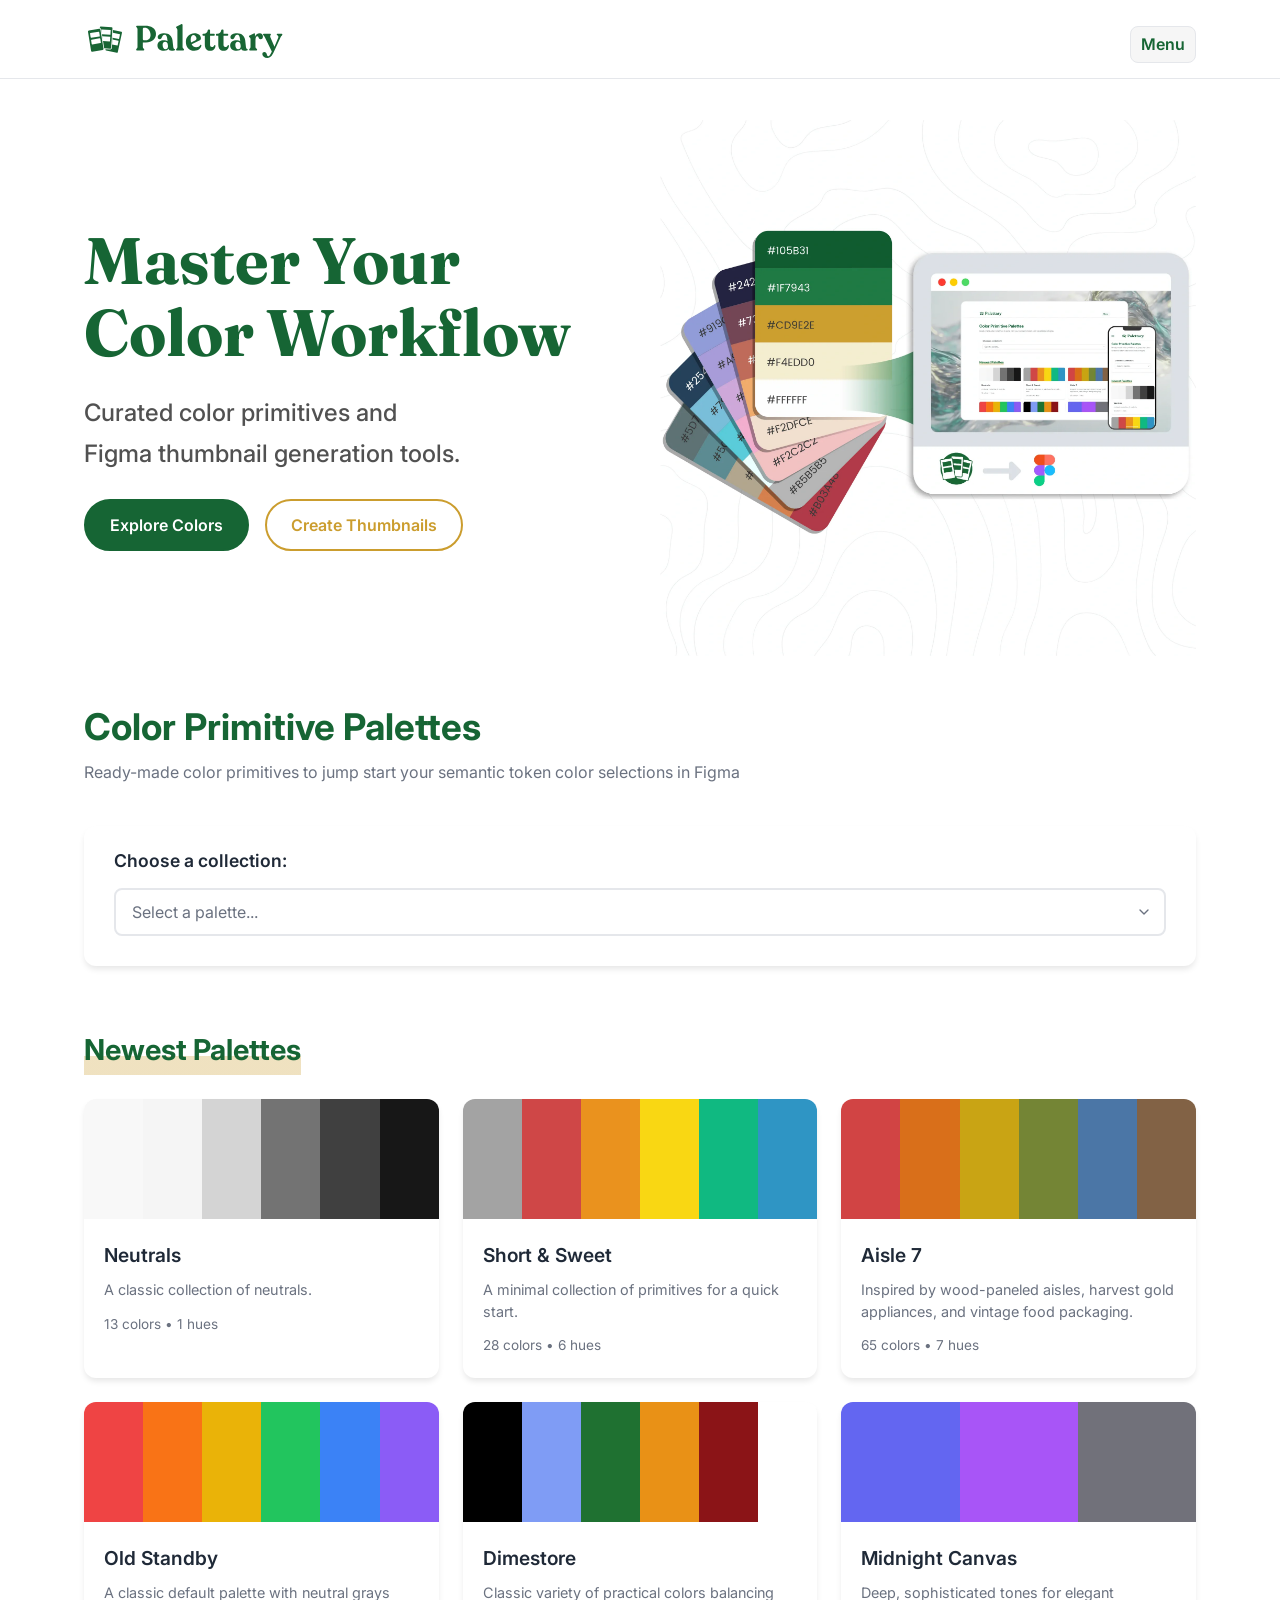
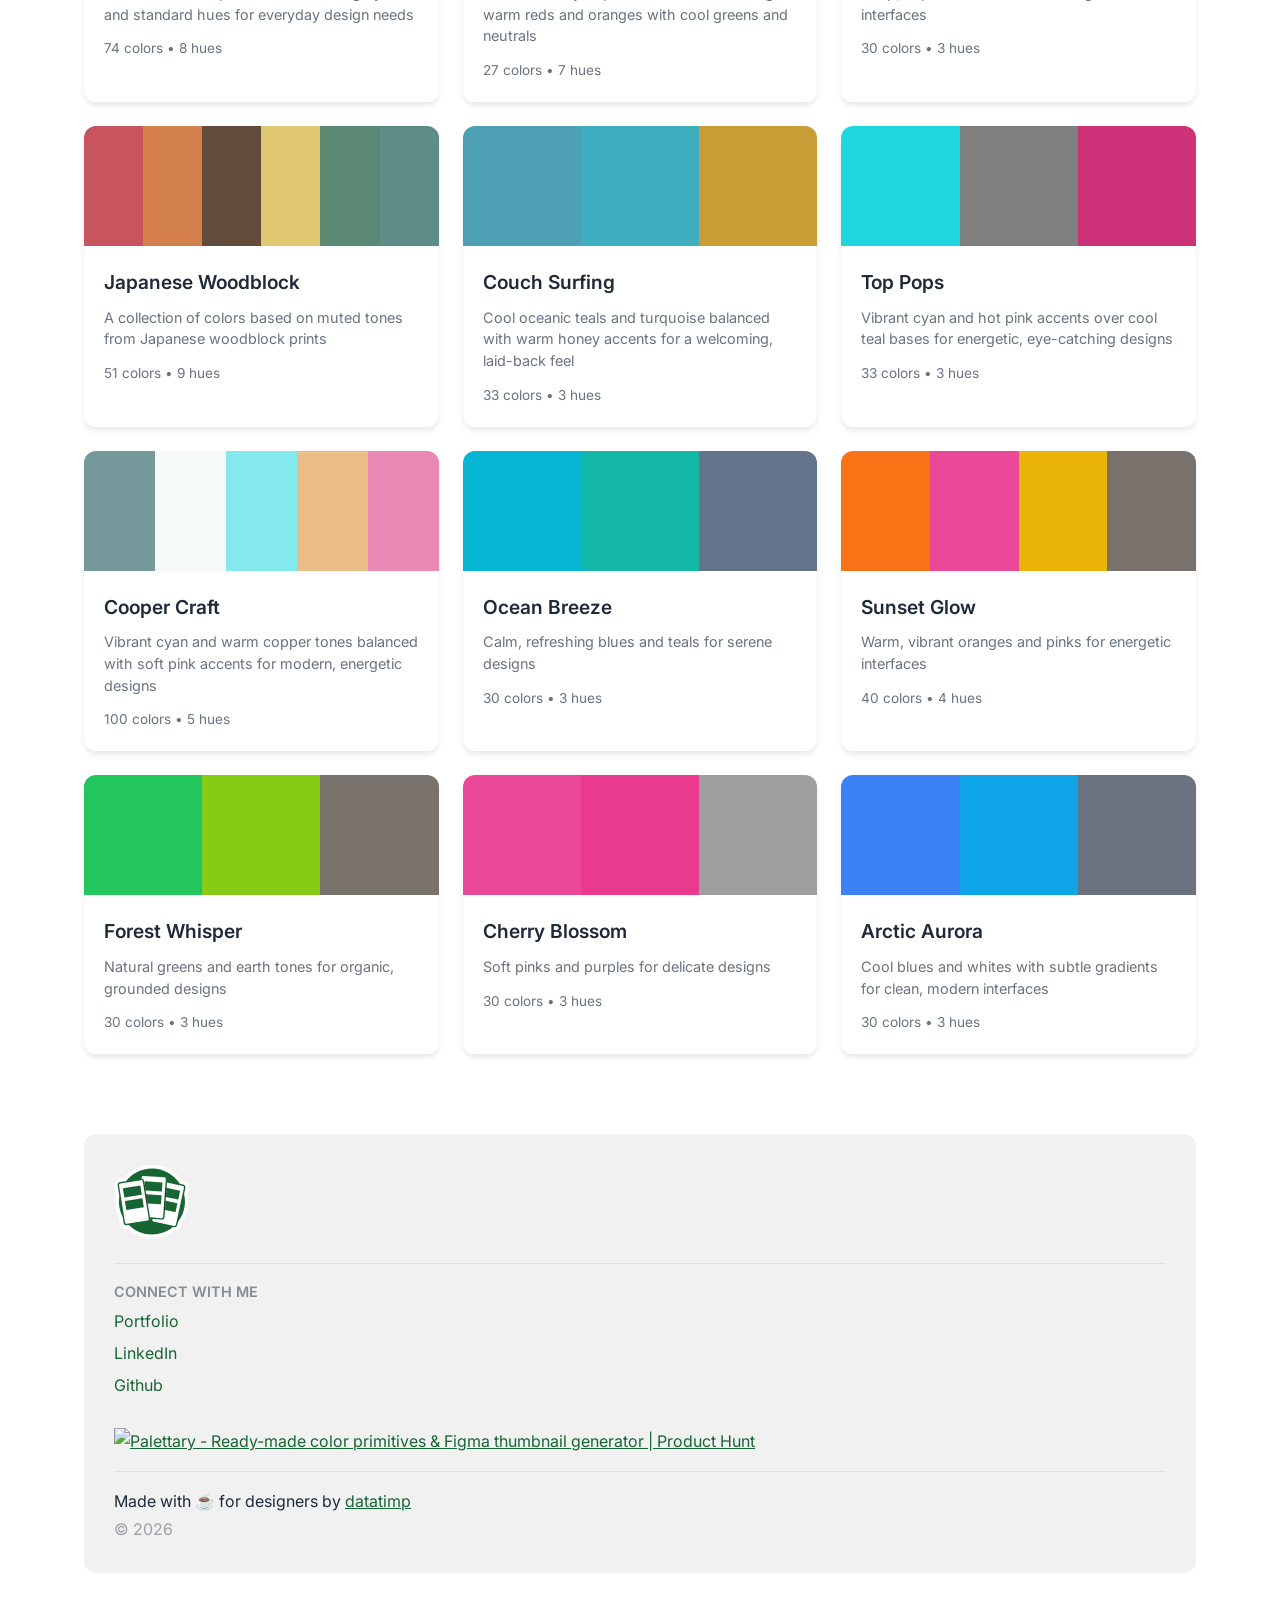
==== index.html @ e5051e64 "updates to hero graphic .riv file" ====
<!DOCTYPE html>
<html lang="en">

<head>
    <!-- Google tag (gtag.js) -->
    <script async src="https://www.googletagmanager.com/gtag/js?id=G-CN30ZXQHMQ"></script>
    <script src="https://unpkg.com/@rive-app/canvas@latest"></script>
    <script>
        window.dataLayer = window.dataLayer || [];
        function gtag() { dataLayer.push(arguments); }
        gtag('js', new Date());

        gtag('config', 'G-CN30ZXQHMQ');
    </script>
    <meta charset="UTF-8">
    <meta name="viewport" content="width=device-width, initial-scale=1.0">
    <title>Palettary - Color Primitives & Figma Thumbnail Generator</title>
    <link rel="preload" href="src/assets/images/hero-graphic.webp" as="image">
    <link rel="stylesheet" href="src/css/palettes.css">
    <link rel="apple-touch-icon" sizes="180x180" href="src/assets/icons/apple-touch-icon.png">
    <link rel="shortcut icon" type="image/png" href="src/assets/icons/favicon.png">

    <!-- PrismJS for syntax highlighting -->
    <link rel="stylesheet" href="https://cdnjs.cloudflare.com/ajax/libs/prism/1.29.0/themes/prism.min.css">
</head>

<body>
    <a id="top"></a>
    <header>
        <div class="container">
            <a href="https://datatimp.github.io/palettary"><img
                    src="src/assets/images/palettary-wordmark-logo-reversed.svg"></a>
            <nav class="header-nav">
                <div class="nav-menu">
                    <span class="nav-trigger">
                        <span class="menu-text">Menu</span>
                        <span class="hamburger-icon">
                            <span></span>
                            <span></span>
                            <span></span>
                        </span>
                    </span>
                    <div class="nav-overlay"></div>
                    <div class="nav-dropdown">
                        <div class="nav-logo-wrapper">
                            <img src="src/assets/images/palettary-logo-square.svg" alt="Palettary Logo"
                                class="nav-logo">
                        </div>
                        <a href="index.html">Color Primitives</a>
                        <a href="figthumb.html">Thumbnail Generator</a>
                        <a href="https://www.figma.com/community/file/1599213625577905854/handoff-toolset"
                            target="_blank">Handoff
                            Toolset<svg class="external-link-icon" aria-hidden="true" focusable="false"
                                xmlns="http://www.w3.org/2000/svg" viewBox="0 0 18 18">
                                <path
                                    d="M0 14.75V4.75C0 4.02065 0.289939 3.32139 0.805664 2.80566C1.32139 2.28994 2.02065 2 2.75 2H8.75C9.16421 2 9.5 2.33579 9.5 2.75C9.5 3.16421 9.16421 3.5 8.75 3.5H2.75C2.41848 3.5 2.10063 3.63179 1.86621 3.86621C1.63179 4.10063 1.5 4.41848 1.5 4.75V14.75C1.5 15.0815 1.63179 15.3994 1.86621 15.6338C2.10063 15.8682 2.41848 16 2.75 16H12.75C13.0815 16 13.3994 15.8682 13.6338 15.6338C13.8682 15.3994 14 15.0815 14 14.75V8.75C14 8.33579 14.3358 8 14.75 8C15.1642 8 15.5 8.33579 15.5 8.75V14.75C15.5 15.4793 15.2101 16.1786 14.6943 16.6943C14.1786 17.2101 13.4793 17.5 12.75 17.5H2.75C2.02065 17.5 1.32139 17.2101 0.805664 16.6943C0.289939 16.1786 0 15.4793 0 14.75ZM17.5 5.75C17.5 6.16421 17.1642 6.5 16.75 6.5C16.3358 6.5 16 6.16421 16 5.75V2.56055L8.28027 10.2803C7.98738 10.5732 7.51262 10.5732 7.21973 10.2803C6.92683 9.98738 6.92683 9.51262 7.21973 9.21973L14.9395 1.5H11.75C11.3358 1.5 11 1.16421 11 0.75C11 0.335786 11.3358 0 11.75 0H16.75C17.1642 0 17.5 0.335786 17.5 0.75V5.75Z" />
                            </svg></a>
                        <a href="about.html">About</a>
                    </div>
                </div>
            </nav>
        </div>
    </header>

    <main class="container">

        <section class="hero-wrapper">
            <div class="hero-content">
                <h1 class="hero-title">Master Your<br>Color Workflow</h1>
                <p class="hero-subtitle">Curated color primitives and<br> Figma thumbnail generation tools.</p>
                <div class="hero-actions">
                    <a href="#color-palettes" class="btn btn-primary">Explore Colors</a>
                    <a href="figthumb.html" class="btn btn-secondary">Create Thumbnails</a>
                </div>
            </div>
            <div class="hero-image-wrapper">
                <div class="hero-image">
                    <canvas id="rive-canvas"></canvas>
                </div>
                <!-- <img src="src/assets/images/hero-graphic.webp"  alt="Palettary Color Workflow" class="hero-image"> -->
            </div>
        </section>
        <div id="color-palettes" class="page-title">Color Primitive Palettes</div>
        <p class="subtitle">Ready-made color primitives to jump start your semantic token color selections in Figma</p>


        <!-- Palette Selector -->
        <section class="selector-section">
            <div class="selector-wrapper">
                <label for="palette-select">Choose a collection:</label>
                <select id="palette-select" class="palette-dropdown" required>
                    <option value="">Select a palette...</option>
                </select>
            </div>
        </section>

        <!-- Selected Palette Display -->
        <section id="palette-display" class="palette-display" style="display: none;">
            <div class="palette-header">
                <div class="palette-title-group">
                    <div class="palette-name-wrapper">
                        <h2 id="palette-name"></h2>
                        <button id="share-btn" class="share-btn" aria-label="Share Palette">
                            <svg width="18" height="18" viewBox="0 0 24 24" fill="none" stroke="currentColor"
                                stroke-width="2" stroke-linecap="round" stroke-linejoin="round">
                                <path d="M4 12v8a2 2 0 0 0 2 2h12a2 2 0 0 0 2-2v-8"></path>
                                <polyline points="16 6 12 2 8 6"></polyline>
                                <line x1="12" y1="2" x2="12" y2="15"></line>
                            </svg>
                            <span id="share-tooltip" class="share-tooltip">Copy Link</span>
                        </button>
                    </div>
                    <p id="palette-contributor" class="palette-contributor"></p>
                </div>
                <div class="export-buttons">
                    <button class="export-btn" data-format="json">
                        <svg width="16" height="16" viewBox="0 0 16 16" fill="none" xmlns="http://www.w3.org/2000/svg">
                            <path d="M8 11L4 7H6V3H10V7H12L8 11Z" fill="currentColor" />
                            <path d="M3 13H13V14H3V13Z" fill="currentColor" />
                        </svg>
                        Figma JSON
                    </button>
                    <button class="export-btn" data-format="css">
                        <svg width="16" height="16" viewBox="0 0 16 16" fill="none" xmlns="http://www.w3.org/2000/svg">
                            <path d="M8 11L4 7H6V3H10V7H12L8 11Z" fill="currentColor" />
                            <path d="M3 13H13V14H3V13Z" fill="currentColor" />
                        </svg>
                        CSS
                    </button>
                    <button class="export-btn" data-format="txt">
                        <svg width="16" height="16" viewBox="0 0 16 16" fill="none" xmlns="http://www.w3.org/2000/svg">
                            <path d="M8 11L4 7H6V3H10V7H12L8 11Z" fill="currentColor" />
                            <path d="M3 13H13V14H3V13Z" fill="currentColor" />
                        </svg>
                        TXT
                    </button>
                </div>
            </div>
            <p id="palette-description" class="palette-description"></p>

            <div class="palette-tabs">
                <button class="palette-tab active" data-tab="visual">Swatches</button>
                <button class="palette-tab" data-tab="css">CSS Code</button>
            </div>

            <div id="color-swatches" class="color-swatches">
                <!-- Color swatches will be dynamically inserted here -->
            </div>

            <div id="css-code-view" class="css-code-view" style="display: none;">
                <pre><code id="css-code-content" class="language-css"></code></pre>
                <div class="code-actions">
                    <button id="copy-css-btn" class="copy-code-btn">Copy CSS</button>
                </div>
            </div>
        </section>

        <!-- Palette Gallery -->
        <section class="palette-gallery">
            <h2 class="highlight-gold">Newest Palettes</h2>
            <div id="palette-cards" class="palette-cards">
                <!-- Palette cards will be dynamically inserted here -->
            </div>
        </section>

        <footer>
            <a href="#top" class="scroll-to-top"><img src="src/assets/images/palettary-logo-square.svg"></a>
            <div class="divider"></div>
            <div class="footer-cols">
                <div class="footer-col">
                    <div class="footer-col-head">
                        CONNECT WITH ME
                    </div>
                    <a class="footer-col-item" href="https://datatimp.github.io">Portfolio</a>
                    <a class="footer-col-item" href="https://www.linkedin.com/in/timothypevey/">LinkedIn</a>
                    <a class="footer-col-item" href="https://www.github.com/datatimp">Github</a>
                    <br />
                    <a href="https://www.producthunt.com/products/palettary?utm_source=badge-follow&utm_medium=badge&utm_source=badge-palettary"
                        target="_blank"><img
                            src="https://api.producthunt.com/widgets/embed-image/v1/follow.svg?product_id=1149439&theme=neutral"
                            alt="Palettary - Ready&#0045;made&#0032;color&#0032;primitives&#0032;&#0038;&#0032;Figma&#0032;thumbnail&#0032;generator | Product Hunt"
                            style="width: 250px; height: 54px;" width="250" height="54" /></a>
                </div>
            </div>
            <div class="divider"></div>
            <div class="authorship-data">
                <p>Made with ☕ for designers by <a href="https://datatimp.github.io">datatimp</a></p>
                <small style="opacity: 40%;">© 2026</small>
            </div>
        </footer>

    </main>

    <script src="src/js/common.js"></script>
    <script src="https://cdnjs.cloudflare.com/ajax/libs/prism/1.29.0/prism.min.js"></script>
    <script src="https://cdnjs.cloudflare.com/ajax/libs/prism/1.29.0/components/prism-css.min.js"></script>
    <script src="src/js/palettes.js"></script>
</body>

</html>
---- src/css/palettes.css ----
/* Pull in common stylesheet */
@import url("common.css");


.hero-text {
    font-family: var(--font-hero);
}

.hero-wrapper {
    display: flex;
    align-items: center;
    justify-content: space-between;
    gap: 40px;
    padding: 20px 0px;
    margin-bottom: 20px;
    min-height: 500px;
}

.hero-content {
    flex: 1;
    max-width: 550px;
}

.hero-title {
    font-family: var(--font-hero);
    font-size: 4.1rem;
    line-height: 1.1;
    color: var(--color-brand-primary);
    margin-bottom: 24px;
}

.hero-subtitle {
    font-size: 1.5rem;
    color: var(--color-neutral-700);
    margin-bottom: 24px;
    font-weight: 500;
}

.hero-actions {
    display: flex;
    gap: 16px;
}

.hero-image-wrapper {
    flex: 1;
    display: flex;
    justify-content: flex-end;
    align-items: center;
}

.hero-image {
    width: 100%;
    aspect-ratio: 1 / 1;
    max-height: 600px;
    background-image: url('../assets/images/hero-graphic.webp');
    background-size: contain;
    background-position: center;
    background-repeat: no-repeat;
    position: relative;
    cursor: pointer;
}

#rive-canvas {
    position: absolute;
    top: 0;
    left: 0;
    width: 100%;
    height: 100%;
    display: none;
}

.hero-image.rive-active {
    background-image: none;
}

.hero-image.rive-active #rive-canvas {
    display: block;
}

/* Button Styles */
.btn {
    display: inline-flex;
    align-items: center;
    justify-content: center;
    padding: 12px 24px;
    border-radius: 50px;
    font-weight: 600;
    font-size: 1rem;
    text-decoration: none;
    transition: all 0.2s ease;
    cursor: pointer;
    line-height: 1.5;
}

.btn-primary {
    background-color: var(--color-brand-primary);
    color: var(--color-text-white) !important;
    border: 2px solid var(--color-brand-primary);
}

.btn-primary:hover {
    background-color: var(--color-brand-primary-dark);
    border-color: var(--color-brand-primary-dark);
    color: var(--color-text-white);
}

.btn-secondary {
    background-color: transparent;
    color: var(--color-brand-secondary) !important;
    border: 2px solid var(--color-brand-secondary);
}

.btn-secondary:hover {
    background-color: var(--color-brand-secondary);
    color: var(--color-text-white) !important;
}



/* Selector Section */
#color-palettes {
    scroll-margin-top: 120px;
}

.selector-section {
    margin-top: 40px;
    margin-bottom: 40px;
    scroll-margin-top: 120px;
}

.selector-wrapper {
    background: var(--color-background-white);
    padding: 20px 30px 30px 30px;
    border-radius: 12px;
    box-shadow: var(--shadow-md);
}

.selector-wrapper label {
    display: block;
    font-size: 1.1rem;
    font-weight: 600;
    margin-bottom: 12px;
    color: var(--color-text-default-primary);
}

.palette-dropdown {
    width: 100%;
    padding: 12px 16px;
    font-size: 1rem;
    border: 2px solid var(--color-border-default);
    border-radius: 8px;
    background-color: var(--color-background-white);
    cursor: pointer;
    transition: all 0.2s ease;
}

.palette-dropdown:hover {
    border-color: var(--color-primary-default);
}

.palette-dropdown:focus {
    outline: none;
    border-color: var(--color-primary-default);
    box-shadow: 0 0 0 3px rgba(99, 102, 241, 0.1);
}

/* Palette Display */
.palette-display {
    background: var(--color-neutral-50);
    padding: 30px;
    border-radius: 12px;
    box-shadow: var(--shadow-md);
    margin-bottom: 40px;
    scroll-margin-top: 120px;
}

.palette-header {
    display: flex;
    justify-content: space-between;
    align-items: flex-start;
    /* margin-bottom: 30px; */
    flex-wrap: wrap;
    gap: 20px;
    margin-bottom: 20px;
}

.palette-title-group {
    display: flex;
    flex-direction: column;
    align-items: flex-start;
    gap: 8px;
}

.palette-name-wrapper {
    display: flex;
    align-items: center;
    gap: 12px;
}

.palette-header h2 {
    font-size: 2rem;
    color: var(--color-text-default-primary);
    cursor: pointer;
    transition: color 0.2s ease;
}

.palette-header h2:hover {
    color: var(--color-primary-default);
}

.share-btn {
    background: none;
    border: none;
    cursor: pointer;
    padding: 4px;
    color: var(--color-text-default-secondary);
    display: flex;
    align-items: center;
    justify-content: center;
    border-radius: 4px;
    transition: all 0.2s ease;
    position: relative;
}

.share-btn:hover {
    color: var(--color-primary-default);
    background-color: var(--color-background-neutral-light);
}

.share-tooltip {
    position: absolute;
    bottom: 100%;
    left: 50%;
    transform: translateX(-50%);
    background-color: var(--color-text-default-primary);
    color: var(--color-background-white);
    padding: 4px 8px;
    border-radius: 4px;
    font-size: 0.75rem;
    font-family: 'Monaco', 'Courier New', monospace;
    white-space: nowrap;
    opacity: 0;
    pointer-events: none;
    transition: opacity 0.2s ease, transform 0.2s ease;
    margin-bottom: 8px;
}

.share-tooltip::after {
    content: '';
    position: absolute;
    top: 100%;
    left: 50%;
    margin-left: -4px;
    border-width: 4px;
    border-style: solid;
    border-color: var(--color-text-default-primary) transparent transparent transparent;
}

.share-btn:hover .share-tooltip,
.share-tooltip.visible {
    opacity: 1;
    transform: translateX(-50%) translateY(-4px);
}

.palette-contributor {
    display: inline-block;
    font-size: .6rem;
    padding: 6px 16px;
    border-radius: 20px;
    background: var(--color-background-neutral-light);
    border-radius: 20px;
    background: var(--color-background-neutral-light);
}

.contributor-name {
    font-size: 0.7rem;
    font-weight: 600;
}

.palette-description {
    color: var(--color-text-default-secondary);
    font-size: 1rem;
    max-width: 100%;
    margin-bottom: 30px;
    line-height: 1.6;
}

.export-buttons {
    display: flex;
    gap: 12px;
    flex-wrap: wrap;
    flex-shrink: 0;
}

.export-btn {
    display: flex;
    align-items: center;
    gap: 8px;
    padding: 10px 20px;
    background-color: var(--color-primary-default);
    color: var(--color-background-white);
    border: none;
    border-radius: 8px;
    font-size: 0.95rem;
    font-weight: 600;
    cursor: pointer;
    transition: all 0.2s ease;
    box-shadow: var(--shadow-sm);
}

.export-btn:hover {
    background-color: var(--color-brand-primary-dark);
    transform: translateY(-2px);
    box-shadow: var(--shadow-md);
}

.export-btn:active {
    transform: translateY(0);
}

/* Color Swatches */
.color-swatches {

    display: flex;
    flex-direction: column;
    gap: 20px;
}

.hue-row {
    display: flex;
    flex-direction: column;
    gap: 12px;
}

.hue-label {
    font-size: 1rem;
    font-weight: 600;
    color: var(--color-text-default-primary);
    text-transform: capitalize;
}

.swatches-container {
    display: grid;
    grid-template-columns: repeat(auto-fill, minmax(120px, 180px));
    gap: 12px;
}

.swatch {
    display: flex;
    flex-direction: column;
    border-radius: 8px 8px 0 0;
    overflow: hidden;
    box-shadow: var(--shadow-sm);
    transition: all 0.2s ease;
    cursor: pointer;
    max-width: 180px;
}

.swatch:hover {
    transform: translateY(-4px);
    box-shadow: var(--shadow-lg);
}

.swatch-color {
    height: 80px;
    width: 100%;
}

.swatch-color.light-swatch {
    border: 1px solid var(--color-border-default);
    border-bottom: none;
    box-sizing: border-box;
    border-top-left-radius: 8px;
    border-top-right-radius: 8px;
}

.swatch-info {
    padding: 10px;
    background-color: var(--color-background-white);
    border: 1px solid var(--color-border-default);
    border-top: none;
}

.swatch-name {
    font-size: 0.75rem;
    font-weight: 600;
    color: var(--color-text-default-primary);
    margin-bottom: 4px;
}

.swatch-hex {
    font-size: 0.85rem;
    color: var(--color-text-default-secondary);
    font-family: 'Monaco', 'Courier New', monospace;
}

/* Palette Gallery */
.palette-gallery {
    margin-top: 60px;
}

.palette-gallery h2 {
    font-size: 1.8rem;
    padding-bottom: 1.5rem;
    color: var(--color-brand-primary);
}

.palette-cards {
    display: grid;
    grid-template-columns: repeat(auto-fill, minmax(280px, 1fr));
    gap: 24px;
}

.palette-card {
    background: var(--color-background-white);
    border-radius: 12px;
    overflow: hidden;
    box-shadow: var(--shadow-md);
    transition: all 0.3s ease;
    cursor: pointer;
}

.palette-card:hover {
    transform: translateY(-8px);
    box-shadow: var(--shadow-lg);
}

.palette-card-colors {
    display: flex;
    height: 120px;
}

.palette-card-color {
    flex: 1;
}

.palette-card-info {
    padding: 20px;
}

.palette-card-name {
    font-size: 1.2rem;
    font-weight: 600;
    margin-bottom: 8px;
    color: var(--color-text-default-primary);
}

.palette-card-description {
    font-size: 0.9rem;
    color: var(--color-text-default-secondary);
    line-height: 1.5;
}

.palette-card-meta {
    margin-top: 12px;
    font-size: 0.85rem;
    color: var(--color-text-default-secondary);
}

/* Tabs */
.palette-tabs {
    display: flex;
    gap: 12px;
    margin-bottom: 20px;
    border-bottom: 1px solid var(--color-border-default);
    padding-bottom: 0;
}

.palette-tab {
    background: none;
    border: none;
    padding: 10px 16px;
    font-size: 1rem;
    font-family: var(--font-default-body);
    font-weight: 600;
    color: var(--color-text-default-secondary);
    cursor: pointer;
    border-bottom: 3px solid transparent;
    transition: all 0.2s ease;
    margin-bottom: -1px;
}

.palette-tab:hover {
    color: var(--color-primary-default);
}

.palette-tab.active {
    color: var(--color-text-white);
    background-color: var(--color-primary-default);
    border-top-left-radius: 8px;
    border-top-right-radius: 8px;
    border-bottom-color: var(--color-primary-default);
}

/* CSS Code View */
.css-code-view {
    position: relative;
    background-color: #f5f5f5;
    border-radius: 8px;
    overflow: hidden;
    border: 1px solid var(--color-border-default);
}

.css-code-view pre {
    margin: 0;
    padding: 24px;
    overflow-x: auto;
    font-family: 'Monaco', 'Courier New', monospace;
    font-size: 0.9rem;
    line-height: 1.5;
    color: var(--color-text-default-primary);
}

/* Reset global code styles for the block view */
.css-code-view code {
    padding: 0;
    border: none;
    border-radius: 0;
    background: transparent;
    color: inherit;
    margin: 0;
    display: block;
    /* Ensure it behaves like a block for Prism if needed */
}

.code-actions {
    position: absolute;
    top: 12px;
    right: 12px;
}

.copy-code-btn {
    background-color: var(--color-background-white);
    border: 1px solid var(--color-border-default);
    border-radius: 6px;
    padding: 6px 12px;
    font-size: 0.85rem;
    font-weight: 600;
    color: var(--color-text-default-primary);
    cursor: pointer;
    transition: all 0.2s ease;
    box-shadow: var(--shadow-sm);
}

.copy-code-btn:hover {
    background-color: var(--color-background-neutral-light);
    transform: translateY(-1px);
    box-shadow: var(--shadow-md);
}

/* Responsive Design */

/* Tablet / Small Desktop (max-width: 968px) */
@media (max-width: 968px) {

    /* Hero adjustments */
    .hero-wrapper {
        flex-direction: column-reverse;
        text-align: center;
        padding: 10px;
        margin-bottom: 4em;
        gap: 30px;
    }

    .hero-content {
        max-width: 100%;
        display: flex;
        flex-direction: column;
        align-items: center;
        position: relative;
        z-index: 10;
    }

    .hero-image-wrapper {
        justify-content: center;
        width: 100%;
    }

    .hero-image {
        position: relative;
        z-index: 5;
        margin-bottom: -20px;
        height: 300px;
        width: 60%;
        background-size: cover;
        transition: opacity 0.1s ease;
        will-change: opacity;
        mask-image: linear-gradient(to bottom,
                transparent 0%,
                black 5%,
                black 95%,
                transparent 100%);
        -webkit-mask-image: linear-gradient(to bottom,
                transparent 0%,
                black 5%,
                black 95%,
                transparent 100%);
    }

    .hero-title {
        font-size: 3.5rem;
    }

    .btn-secondary:active {
        color: var(--color-brand-secondary);
        background-color: var(--color-background-white);
    }
}

/* Mobile (max-width: 768px) */
@media (max-width: 768px) {
    .hero-wrapper {
        padding: 0px;
        margin-bottom: 3.5em;
    }

    .hero-image {
        height: 250px;
        width: 60%;
        background-size: cover;
        transition: all 1s ease;
    }

    #color-palettes {
        scroll-margin-top: 90px;
    }

    .palette-gallery h2 {
        font-size: 1.5rem;
    }

    .palette-header {
        flex-direction: column;
    }

    .export-buttons {
        width: 100%;
    }

    .export-btn {
        flex: 1;
        justify-content: center;
    }

    .swatches-container {
        grid-template-columns: repeat(auto-fit, minmax(100px, 1fr));
    }

    .palette-cards {
        grid-template-columns: 1fr;
    }
}

/* Small Mobile (max-width: 480px) */
@media (max-width: 480px) {
    .hero-wrapper {
        padding: 10px;
    }

    .hero-title {
        font-size: 2.2rem;
    }

    .hero-subtitle {
        font-size: 1.2rem;
    }

    .hero-actions {
        flex-direction: column;
        width: 100%;
    }

    .btn {
        width: 100%;
    }

    .hero-image {
        height: 200px;
        width: 80%;
        background-size: cover;
        margin-bottom: -20px;
    }
}
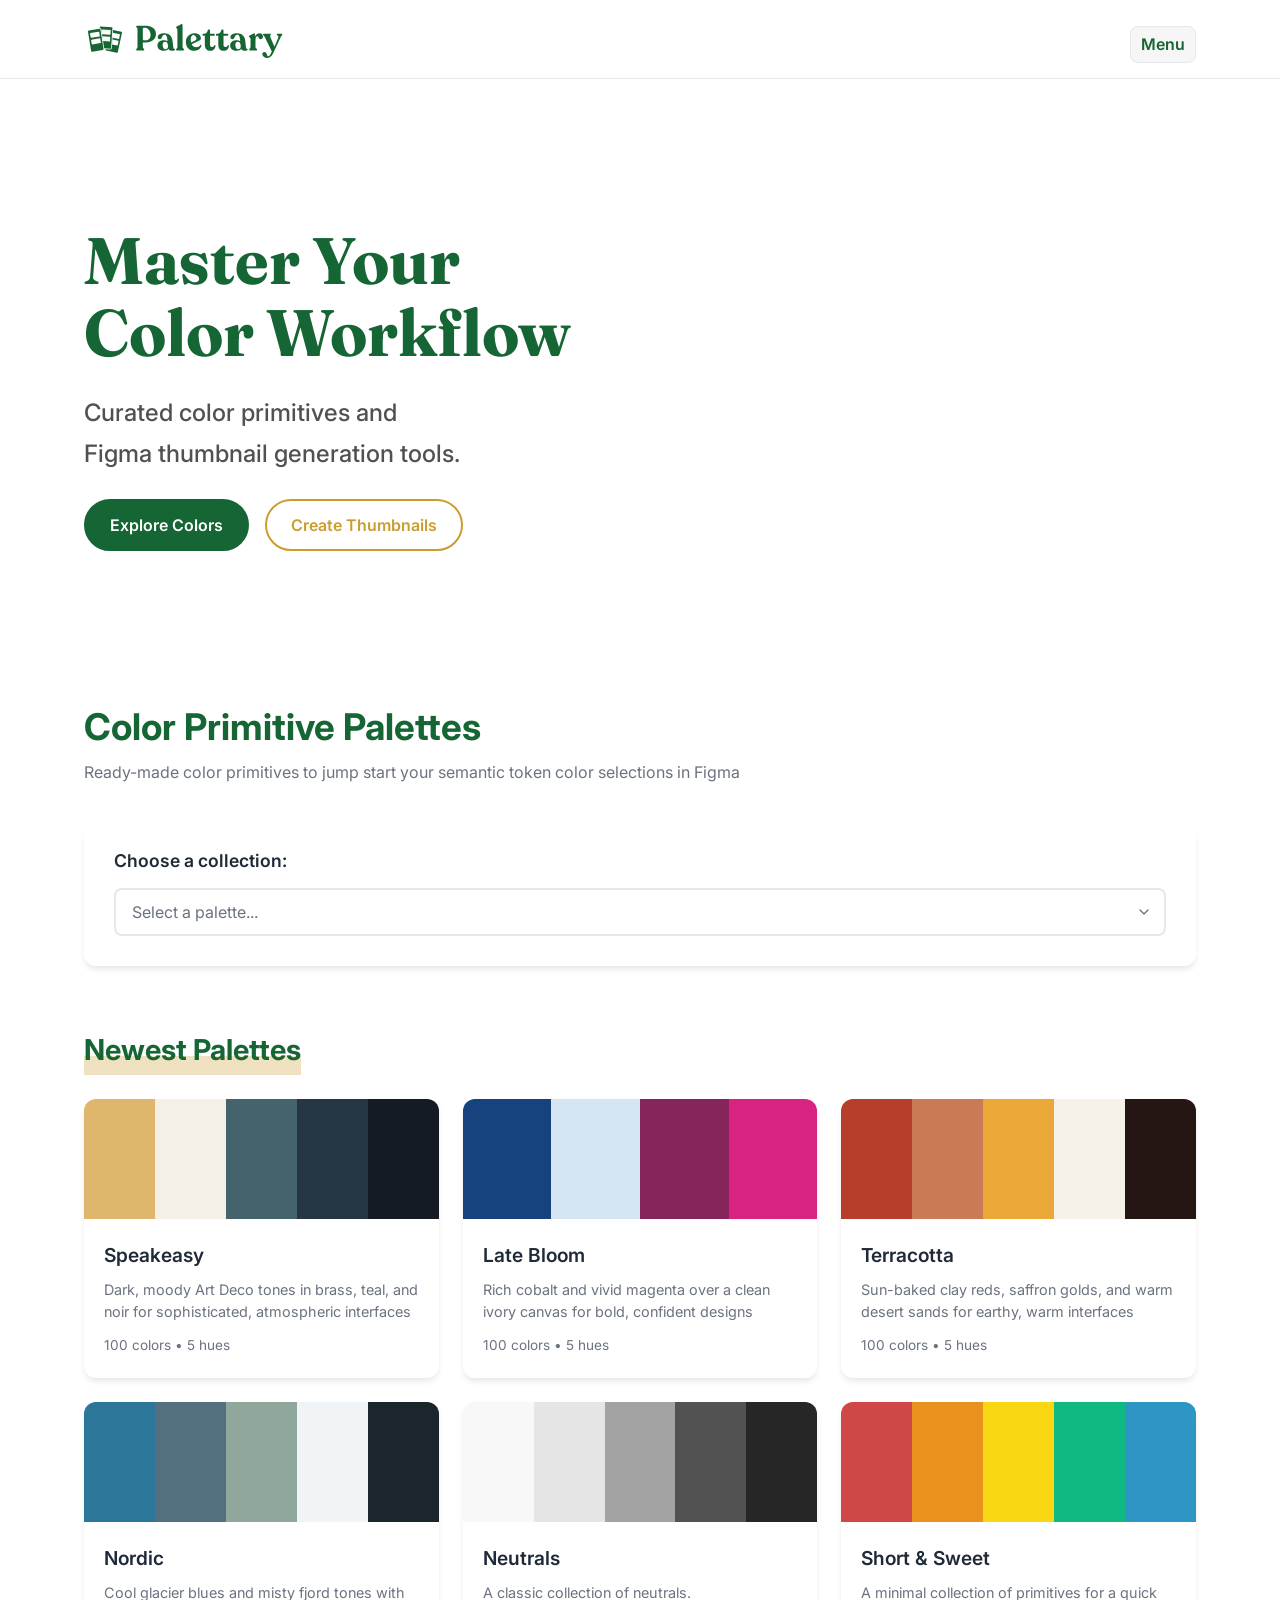
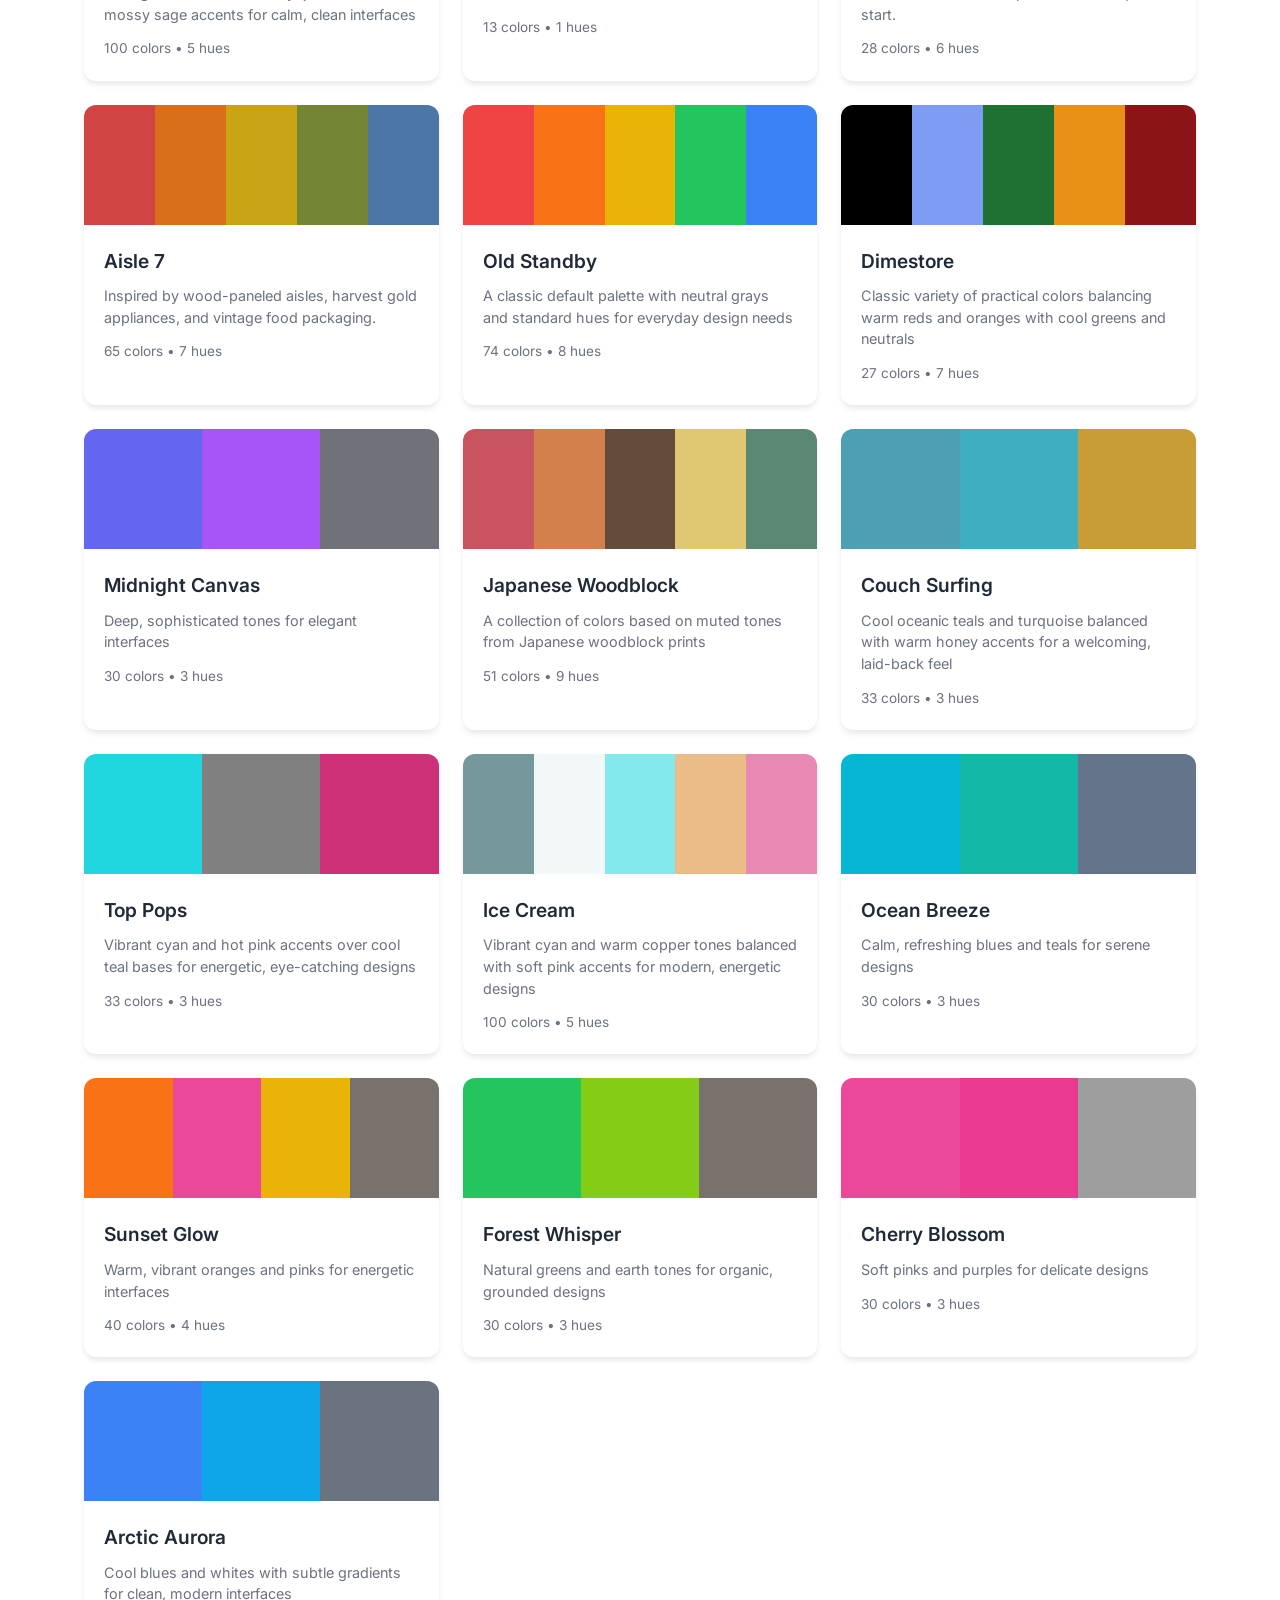
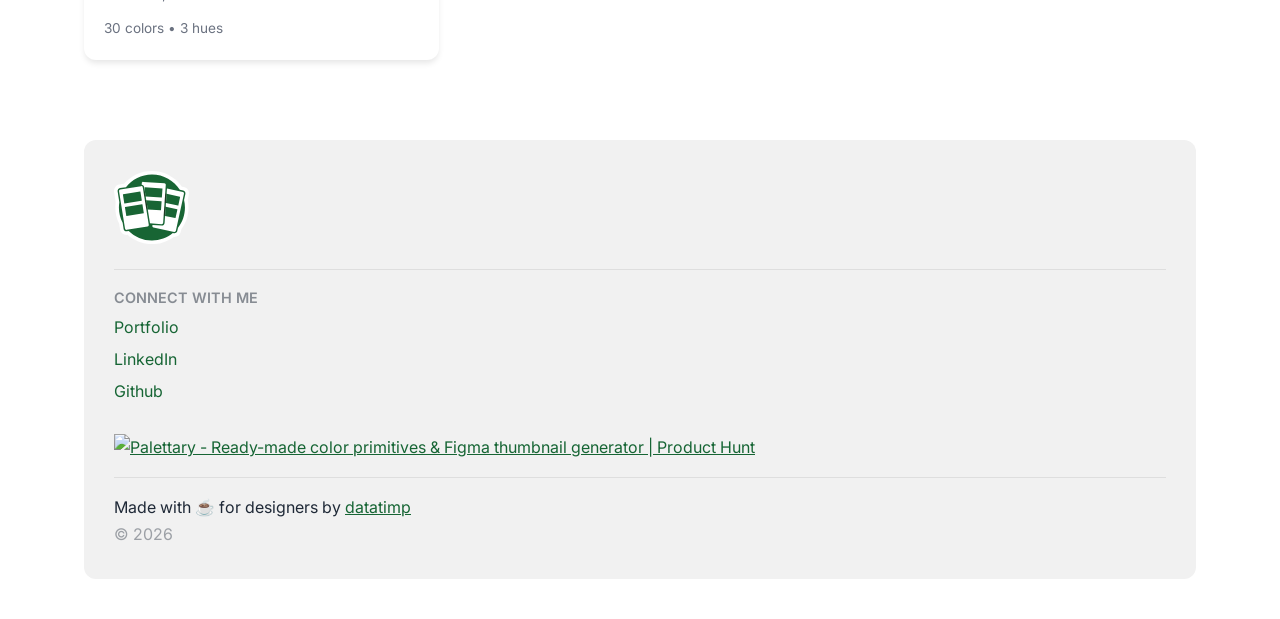
==== commit 41cc0ee4: "clean up webp refs, add palettes, update .riv" ====
--- a/index.html
+++ b/index.html
@@ -15,7 +15,6 @@
     <meta charset="UTF-8">
     <meta name="viewport" content="width=device-width, initial-scale=1.0">
     <title>Palettary - Color Primitives & Figma Thumbnail Generator</title>
-    <link rel="preload" href="src/assets/images/hero-graphic.webp" as="image">
     <link rel="stylesheet" href="src/css/palettes.css">
     <link rel="apple-touch-icon" sizes="180x180" href="src/assets/icons/apple-touch-icon.png">
     <link rel="shortcut icon" type="image/png" href="src/assets/icons/favicon.png">
--- a/src/css/palettes.css
+++ b/src/css/palettes.css
@@ -52,10 +52,6 @@
     width: 100%;
     aspect-ratio: 1 / 1;
     max-height: 600px;
-    background-image: url('../assets/images/hero-graphic.webp');
-    background-size: contain;
-    background-position: center;
-    background-repeat: no-repeat;
     position: relative;
     cursor: pointer;
 }
@@ -67,10 +63,6 @@
     width: 100%;
     height: 100%;
     display: none;
-}
-
-.hero-image.rive-active {
-    background-image: none;
 }
 
 .hero-image.rive-active #rive-canvas {
@@ -582,7 +574,6 @@
         margin-bottom: -20px;
         height: 300px;
         width: 60%;
-        background-size: cover;
         transition: opacity 0.1s ease;
         will-change: opacity;
         mask-image: linear-gradient(to bottom,
@@ -617,7 +608,6 @@
     .hero-image {
         height: 250px;
         width: 60%;
-        background-size: cover;
         transition: all 1s ease;
     }
 
@@ -677,7 +667,6 @@
     .hero-image {
         height: 200px;
         width: 80%;
-        background-size: cover;
         margin-bottom: -20px;
     }
 }
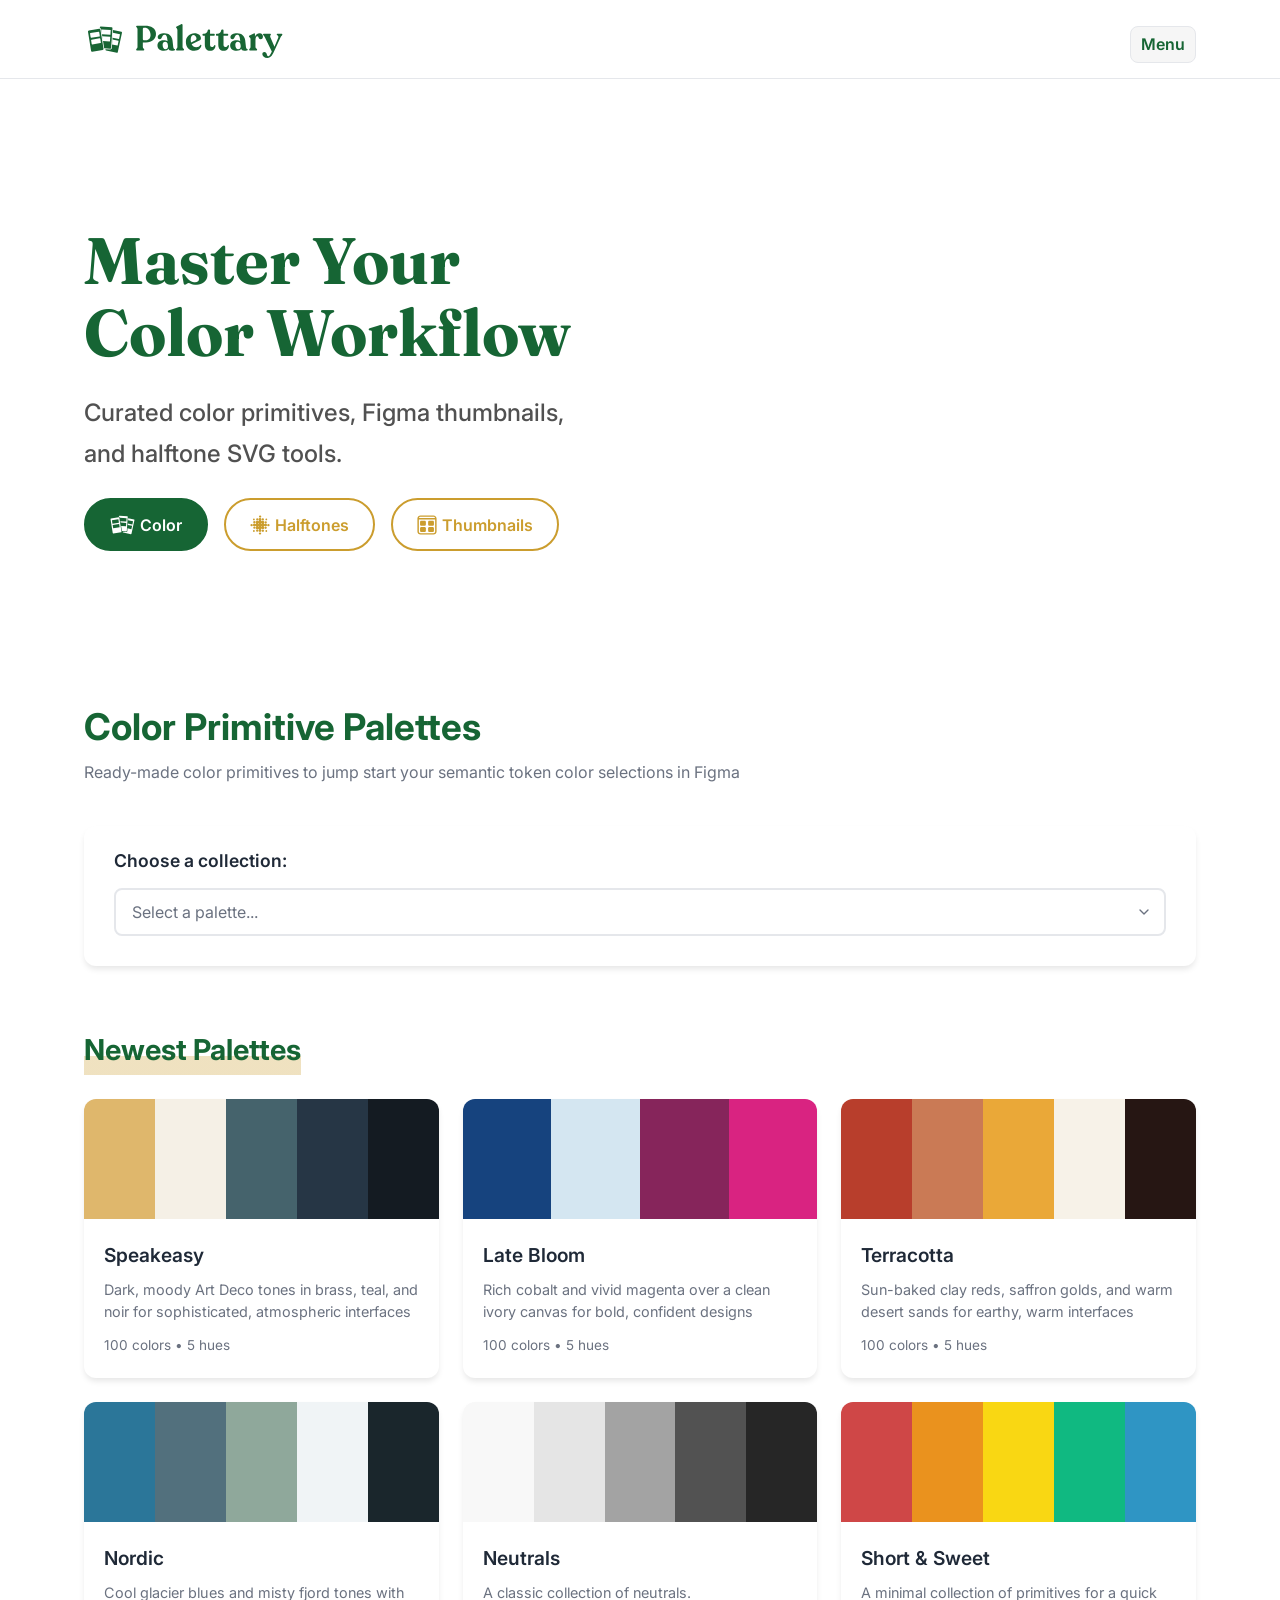
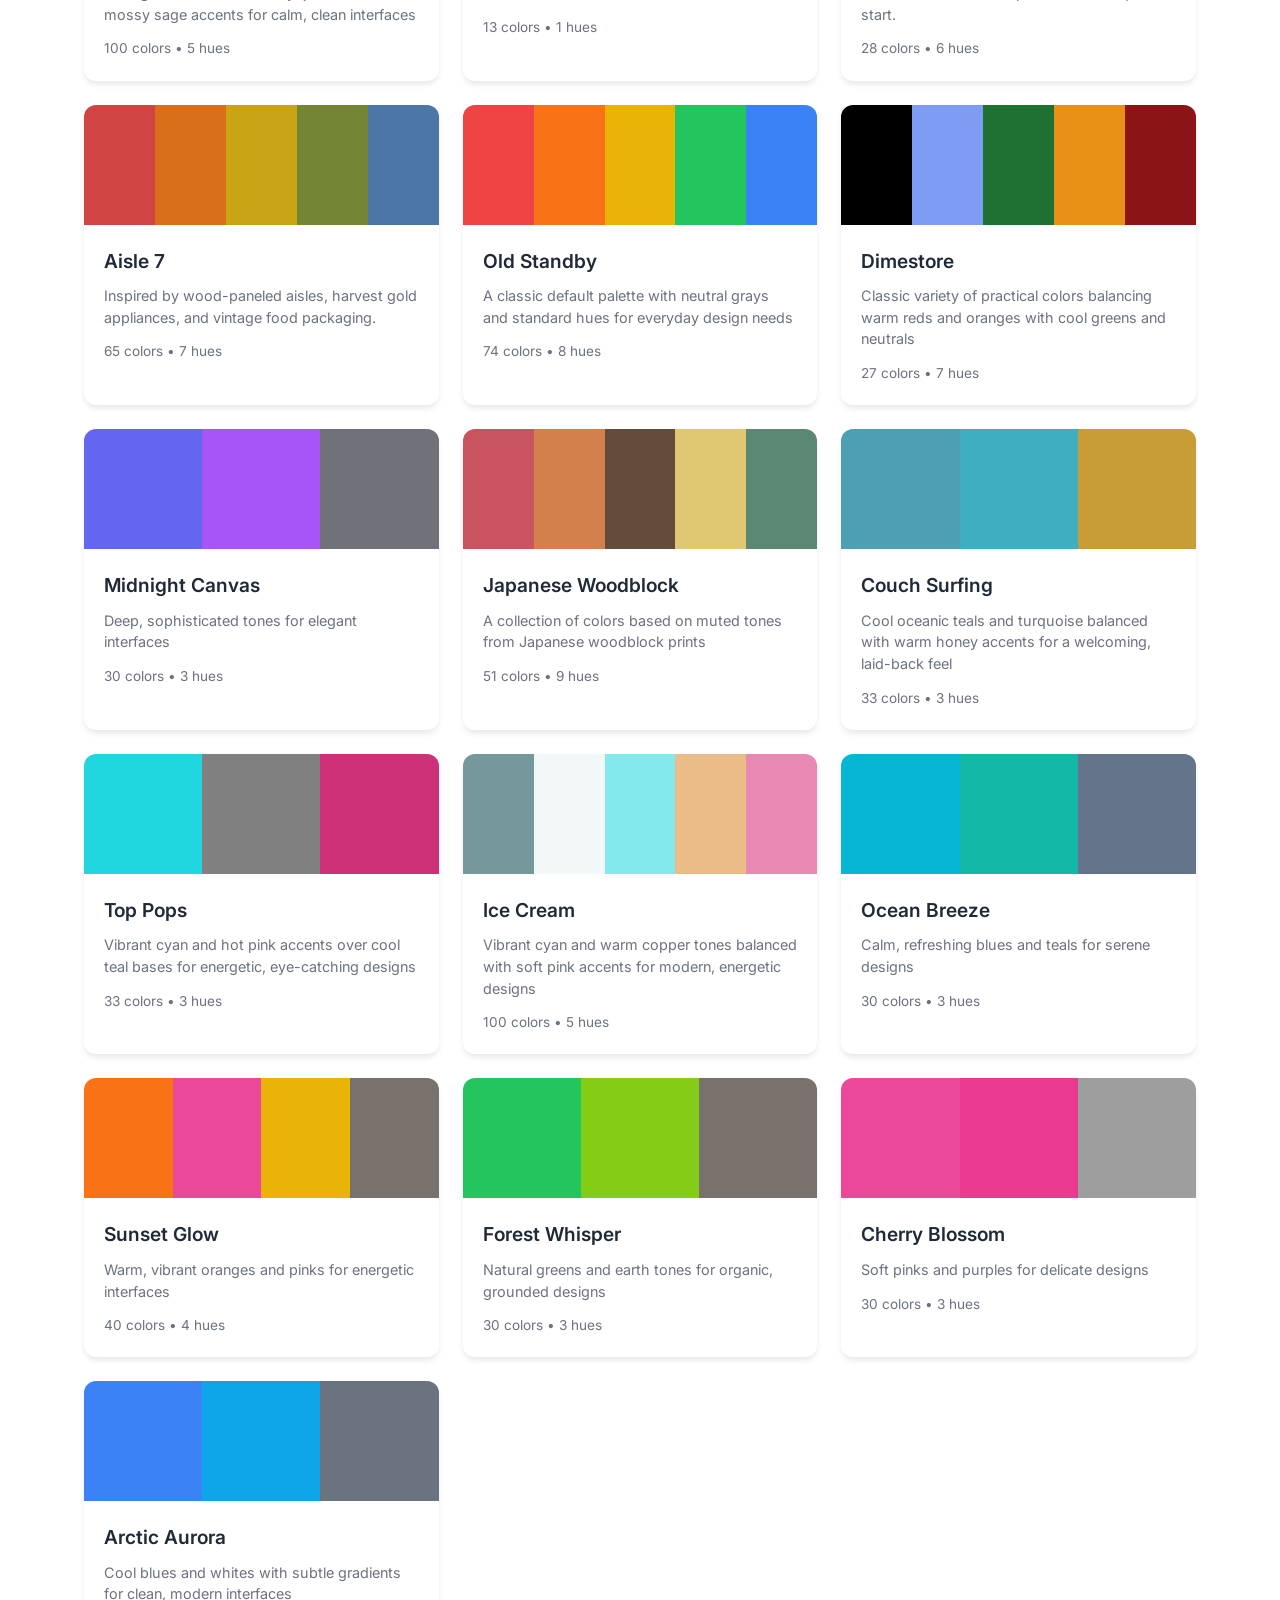
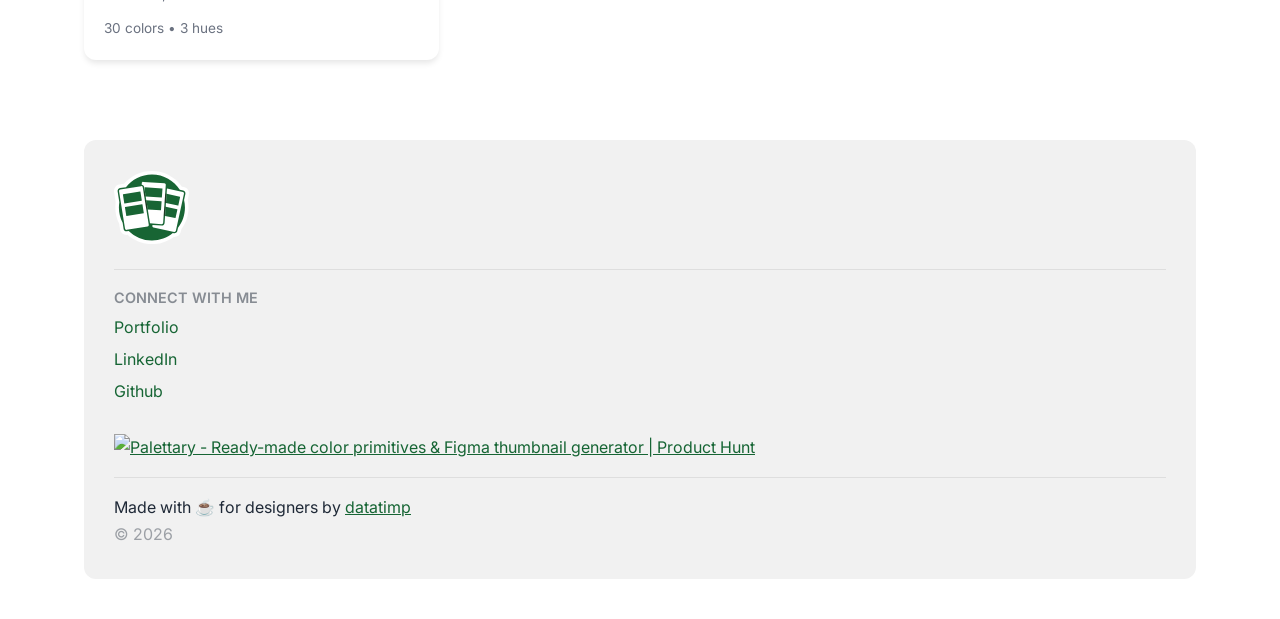
==== commit b68fa69d: "monochrome halftone to SVG tool added" ====
--- a/index.html
+++ b/index.html
@@ -4,7 +4,7 @@
 <head>
     <!-- Google tag (gtag.js) -->
     <script async src="https://www.googletagmanager.com/gtag/js?id=G-CN30ZXQHMQ"></script>
-    <script src="https://unpkg.com/@rive-app/canvas@latest"></script>
+    <script src="https://unpkg.com/@rive-app/webgl2@latest"></script>
     <script>
         window.dataLayer = window.dataLayer || [];
         function gtag() { dataLayer.push(arguments); }
@@ -46,6 +46,7 @@
                                 class="nav-logo">
                         </div>
                         <a href="index.html">Color Primitives</a>
+                        <a href="halftone.html">Halftone SVG</a>
                         <a href="figthumb.html">Thumbnail Generator</a>
                         <a href="https://www.figma.com/community/file/1599213625577905854/handoff-toolset"
                             target="_blank">Handoff
@@ -66,10 +67,11 @@
         <section class="hero-wrapper">
             <div class="hero-content">
                 <h1 class="hero-title">Master Your<br>Color Workflow</h1>
-                <p class="hero-subtitle">Curated color primitives and<br> Figma thumbnail generation tools.</p>
+                <p class="hero-subtitle">Curated color primitives, Figma thumbnails,<br>and halftone SVG tools.</p>
                 <div class="hero-actions">
-                    <a href="#color-palettes" class="btn btn-primary">Explore Colors</a>
-                    <a href="figthumb.html" class="btn btn-secondary">Create Thumbnails</a>
+                    <a href="#color-palettes" class="btn btn-primary"><img src="src/assets/icons/palette-icon.svg" width="30zzzzz" class="hero-icon">Color</a>
+                    <a href="halftone.html" class="btn btn-secondary"><img src="src/assets/icons/halftone-icon.svg" width="25" class="hero-icon">Halftones</a>
+                    <a href="figthumb.html" class="btn btn-secondary"><img src="src/assets/icons/thumbnail-icon.svg" width="25" class="hero-icon">Thumbnails</a>
                 </div>
             </div>
             <div class="hero-image-wrapper">
--- a/src/css/palettes.css
+++ b/src/css/palettes.css
@@ -4,6 +4,10 @@
 
 .hero-text {
     font-family: var(--font-hero);
+}
+
+.hero-icon {
+    padding-right: 5px;
 }
 
 .hero-wrapper {
@@ -105,6 +109,10 @@
 .btn-secondary:hover {
     background-color: var(--color-brand-secondary);
     color: var(--color-text-white) !important;
+}
+
+.btn-secondary:hover .hero-icon {
+    filter: brightness(0) invert(1);
 }
 
 
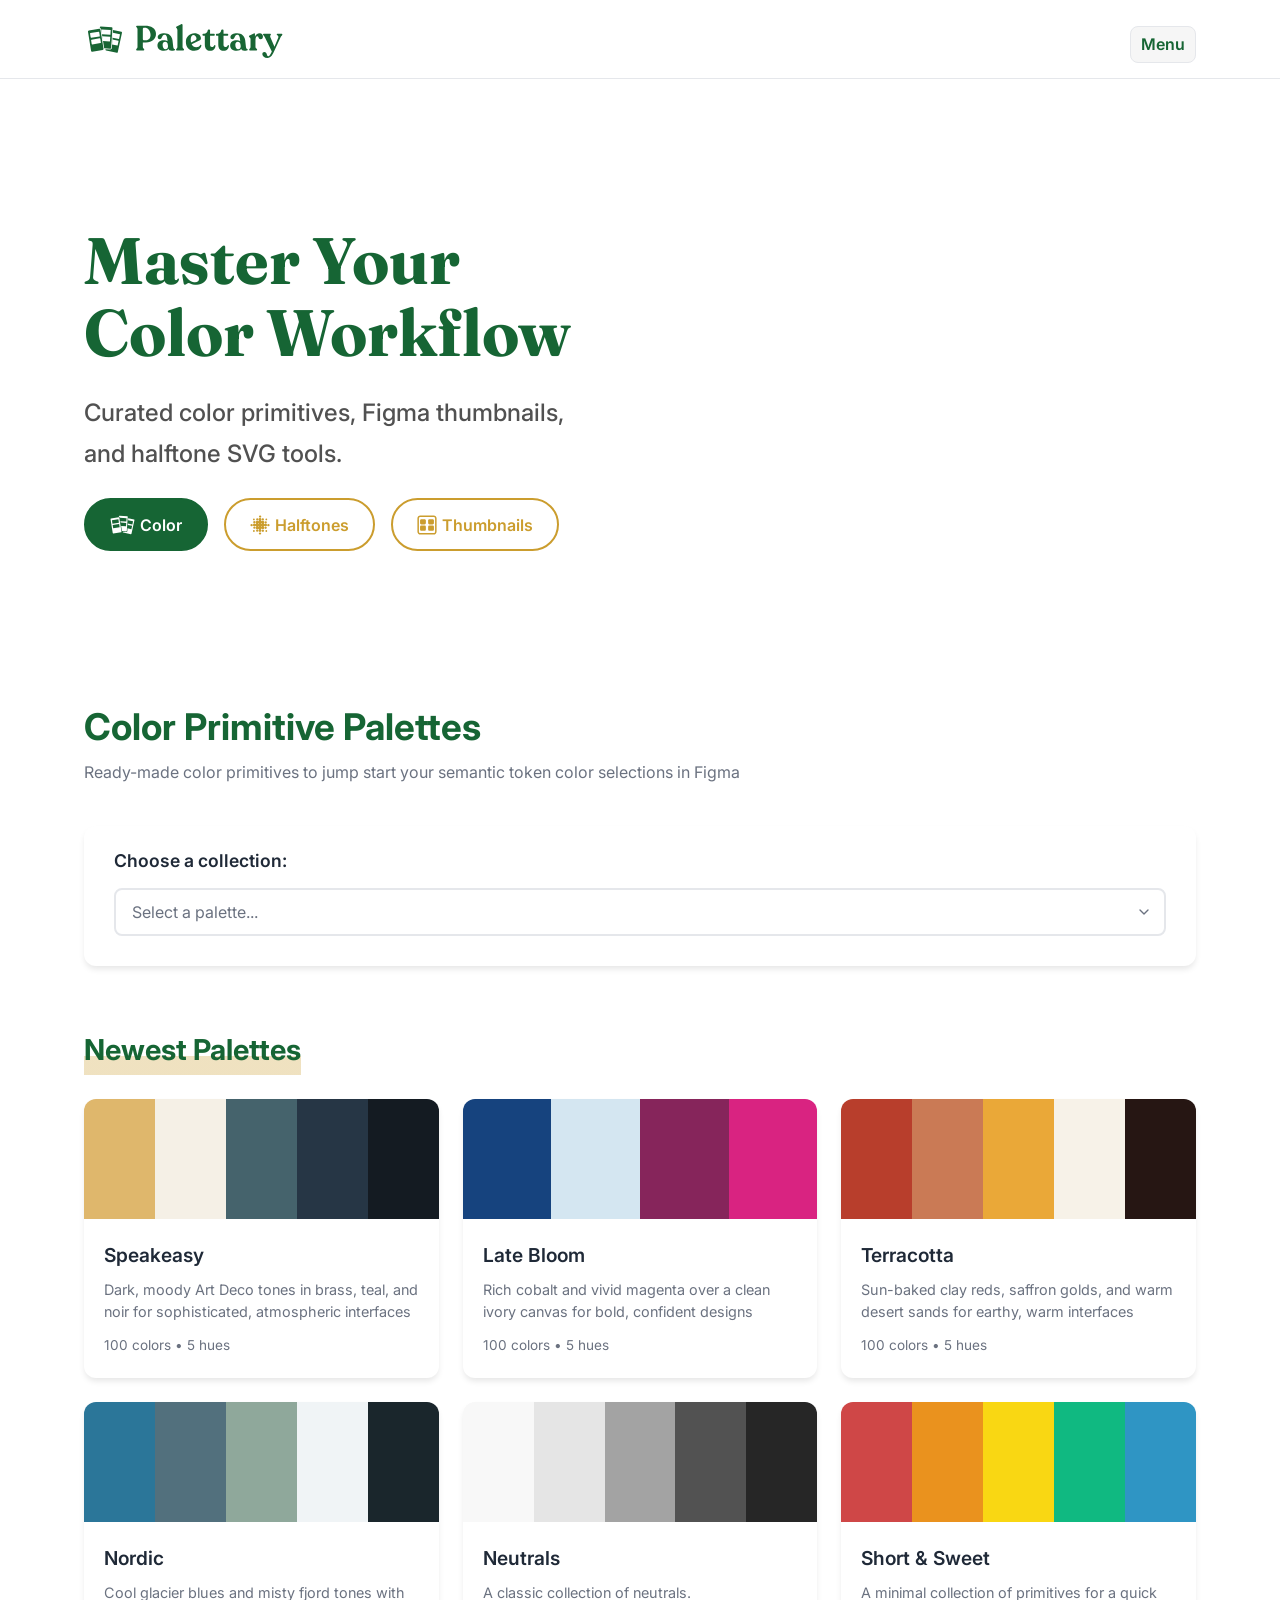
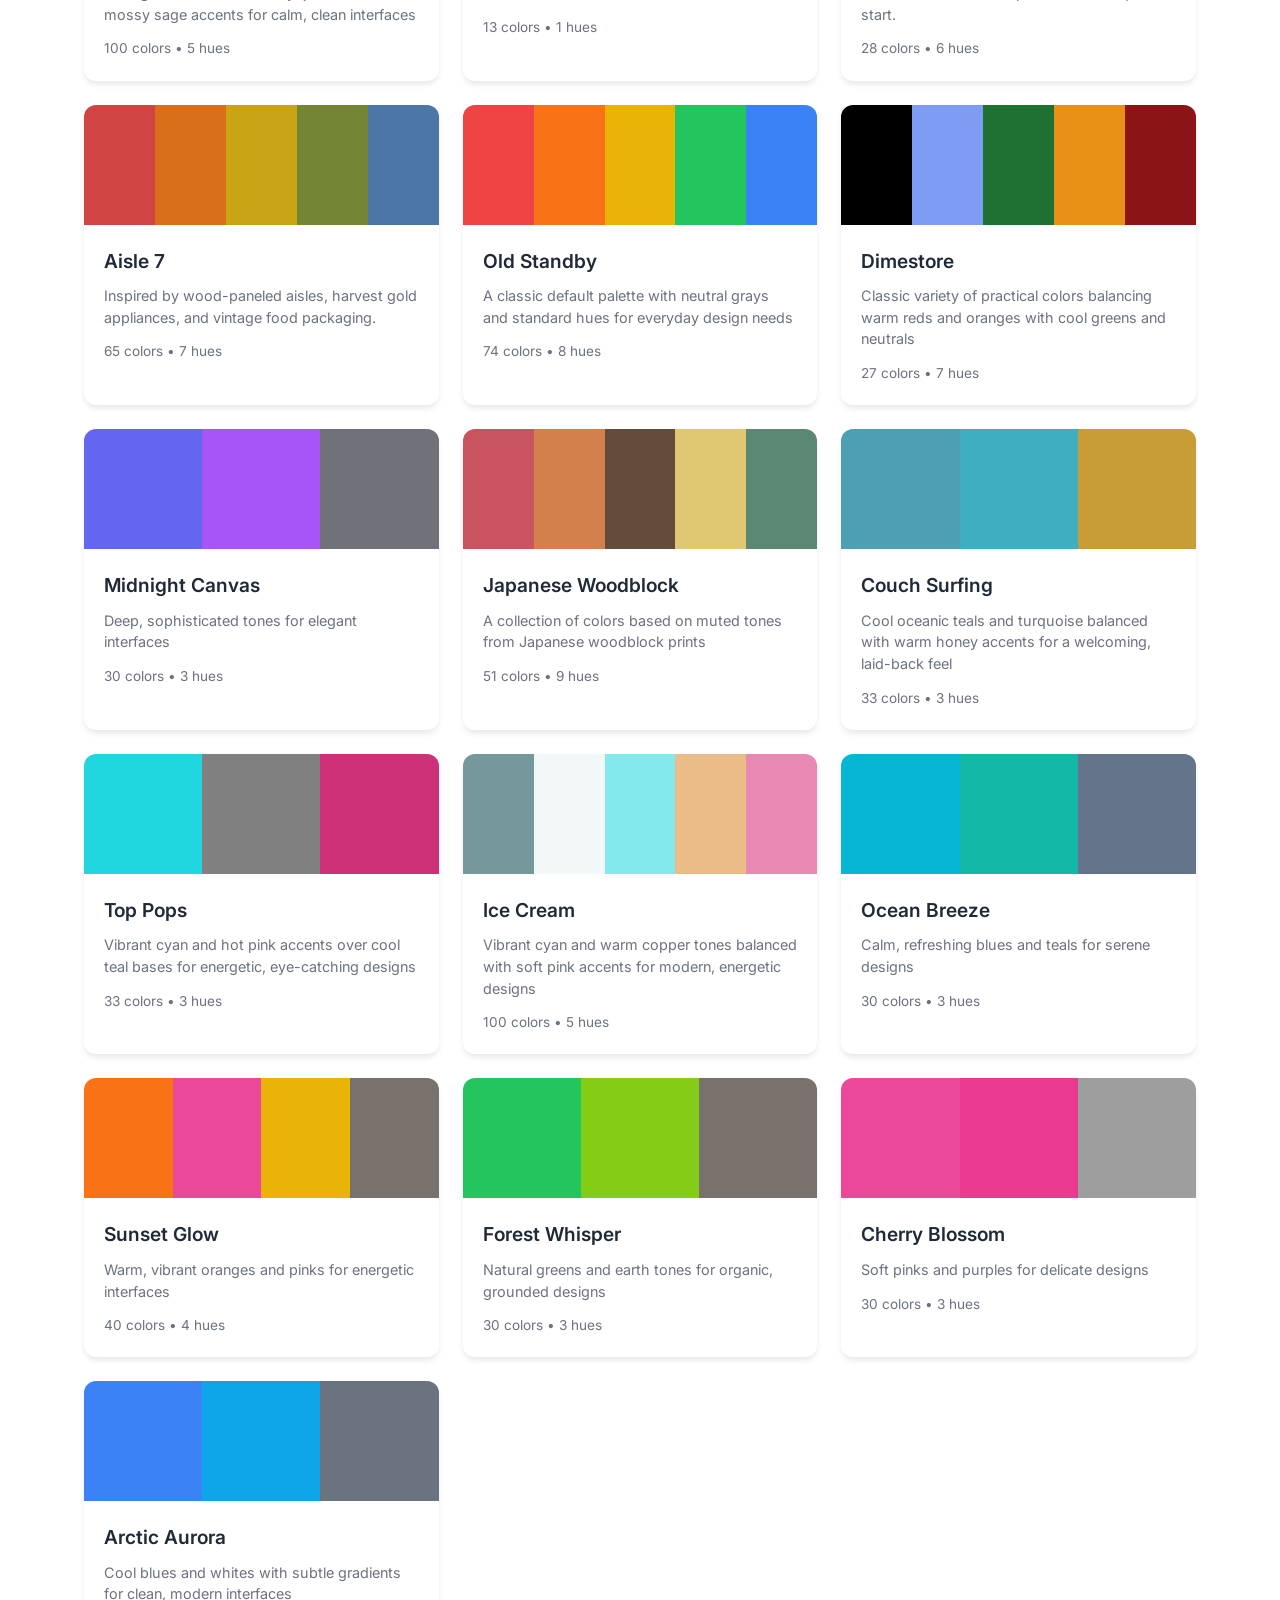
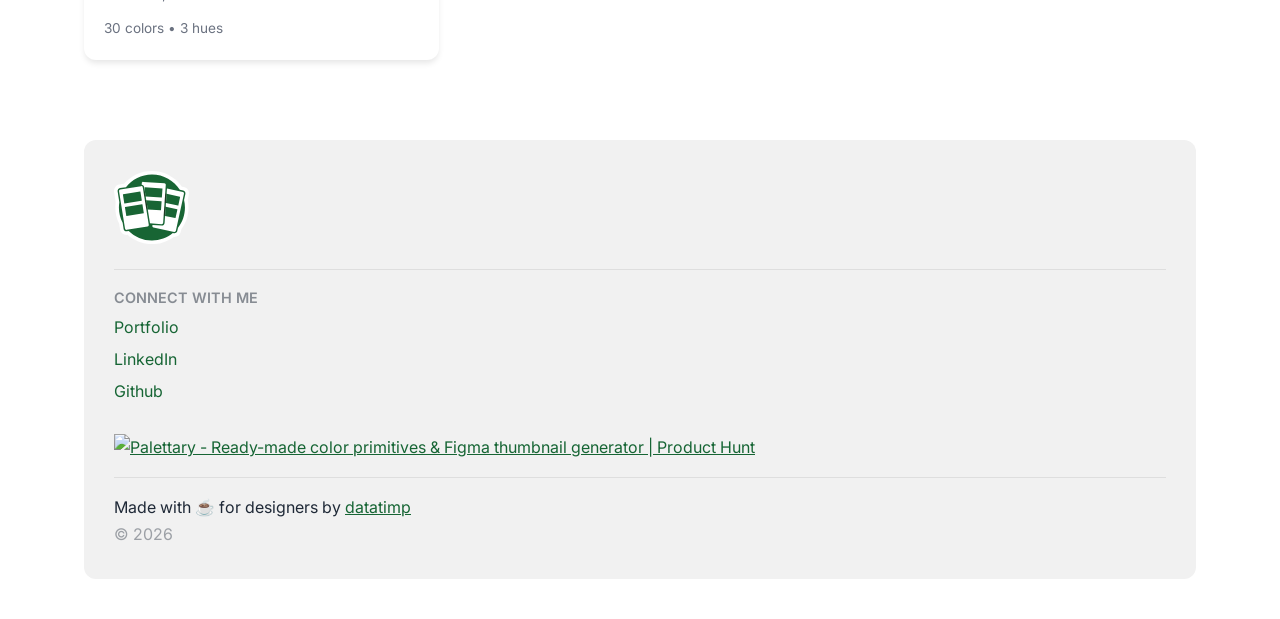
==== commit 1d00c8ff: "page title tag changes, about.html updates" ====
--- a/index.html
+++ b/index.html
@@ -14,7 +14,7 @@
     </script>
     <meta charset="UTF-8">
     <meta name="viewport" content="width=device-width, initial-scale=1.0">
-    <title>Palettary - Color Primitives & Figma Thumbnail Generator</title>
+    <title>Palettary - Web Tools for Designers</title>
     <link rel="stylesheet" href="src/css/palettes.css">
     <link rel="apple-touch-icon" sizes="180x180" href="src/assets/icons/apple-touch-icon.png">
     <link rel="shortcut icon" type="image/png" href="src/assets/icons/favicon.png">
